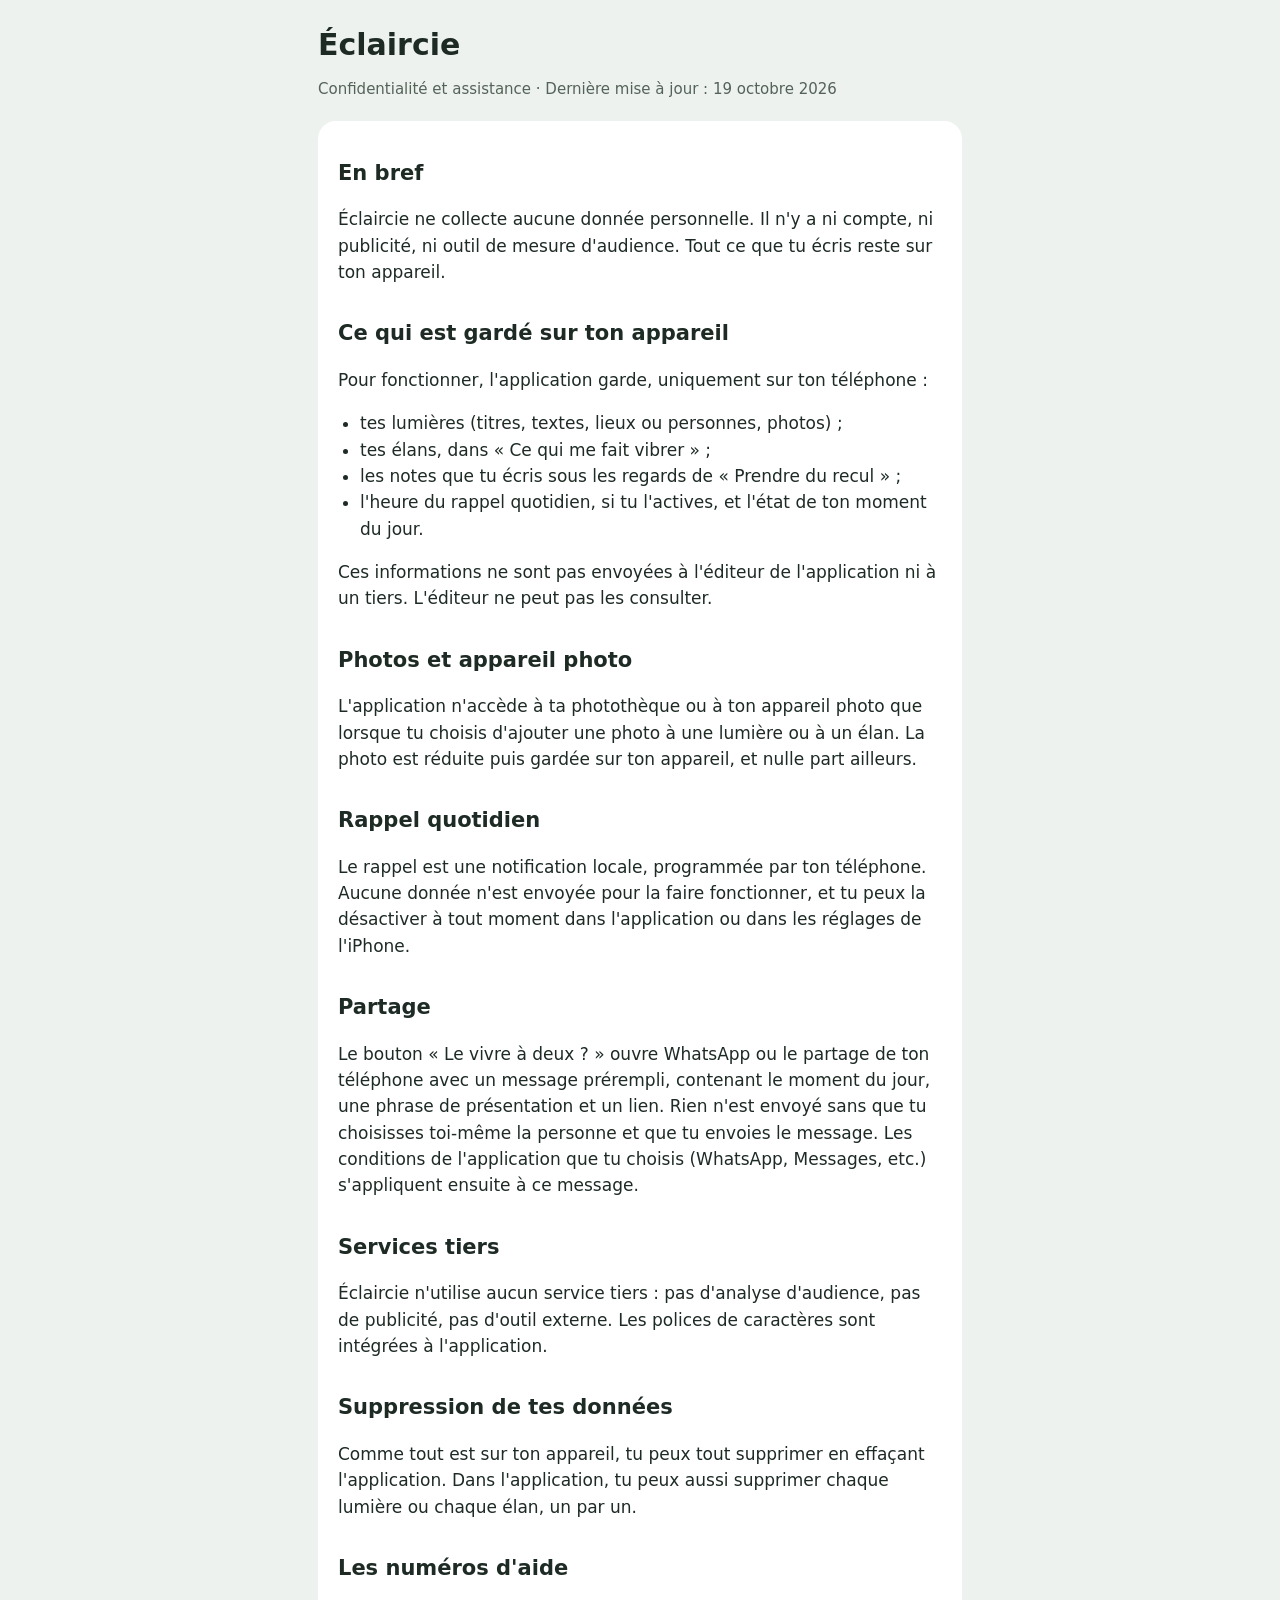
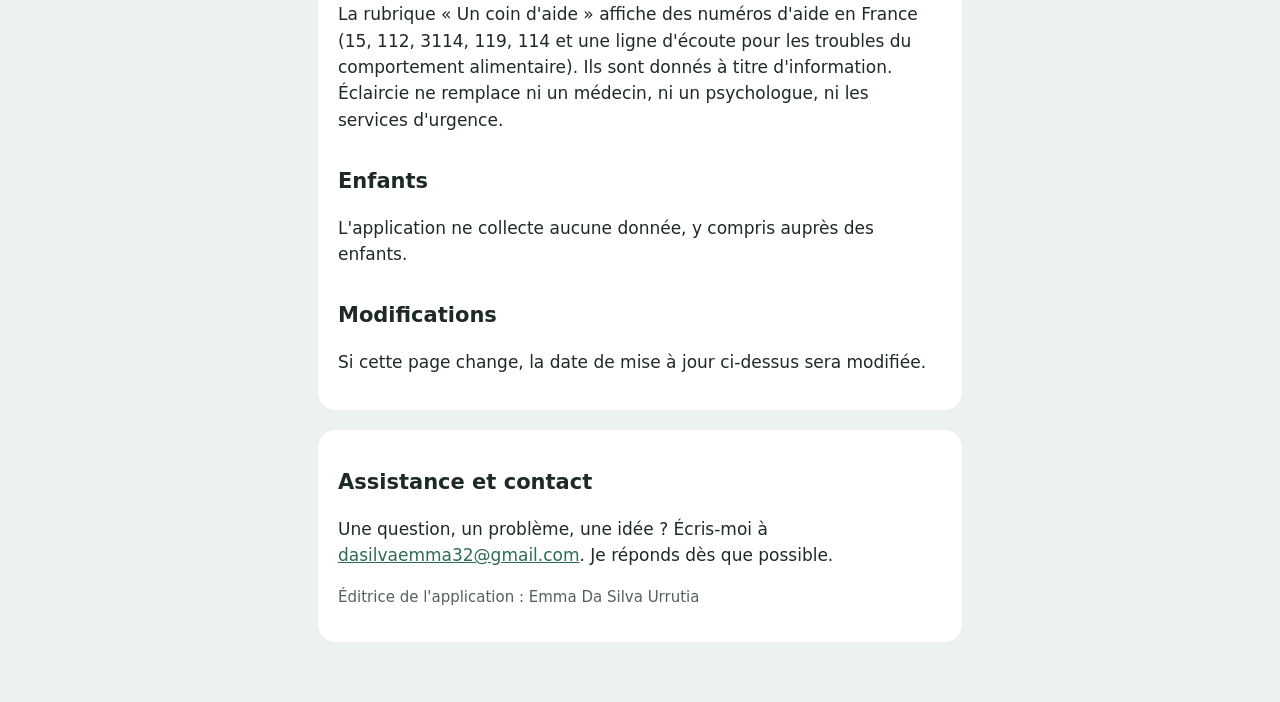
==== confidentialite.html @ d4d331c5 "Add files via upload" ====
<!doctype html>
<html lang="fr">
<head>
<meta charset="utf-8">
<meta name="viewport" content="width=device-width, initial-scale=1">
<title>Éclaircie – Confidentialité et assistance</title>
<style>
  :root { --bg:#EDF2EE; --ink:#1E2B24; --muted:#546359; --accent:#2F6B55; --card:#fff; }
  * { box-sizing: border-box; }
  body { margin:0; background:var(--bg); color:var(--ink); font-family: -apple-system, system-ui, "Segoe UI", sans-serif; line-height:1.55; }
  main { max-width:680px; margin:0 auto; padding:28px 18px 60px; }
  h1 { font-size:30px; line-height:1.15; margin:0 0 6px; }
  h2 { font-size:21px; margin:32px 0 8px; }
  p, li { font-size:17px; }
  .muted { color:var(--muted); font-size:15px; }
  .card { background:var(--card); border-radius:18px; padding:4px 20px 18px; margin-top:20px; }
  a { color:var(--accent); }
  ul { padding-left:22px; }
</style>
</head>
<body>
<main>
  <h1>Éclaircie</h1>
  <p class="muted">Confidentialité et assistance · Dernière mise à jour : 19 octobre 2026</p>

  <div class="card">
  <h2>En bref</h2>
  <p>Éclaircie ne collecte aucune donnée personnelle. Il n'y a ni compte, ni publicité, ni outil de mesure d'audience. Tout ce que tu écris reste sur ton appareil.</p>

  <h2>Ce qui est gardé sur ton appareil</h2>
  <p>Pour fonctionner, l'application garde, uniquement sur ton téléphone :</p>
  <ul>
    <li>tes lumières (titres, textes, lieux ou personnes, photos) ;</li>
    <li>tes élans, dans « Ce qui me fait vibrer » ;</li>
    <li>les notes que tu écris sous les regards de « Prendre du recul » ;</li>
    <li>l'heure du rappel quotidien, si tu l'actives, et l'état de ton moment du jour.</li>
  </ul>
  <p>Ces informations ne sont pas envoyées à l'éditeur de l'application ni à un tiers. L'éditeur ne peut pas les consulter.</p>

  <h2>Photos et appareil photo</h2>
  <p>L'application n'accède à ta photothèque ou à ton appareil photo que lorsque tu choisis d'ajouter une photo à une lumière ou à un élan. La photo est réduite puis gardée sur ton appareil, et nulle part ailleurs.</p>

  <h2>Rappel quotidien</h2>
  <p>Le rappel est une notification locale, programmée par ton téléphone. Aucune donnée n'est envoyée pour la faire fonctionner, et tu peux la désactiver à tout moment dans l'application ou dans les réglages de l'iPhone.</p>

  <h2>Partage</h2>
  <p>Le bouton « Le vivre à deux ? » ouvre WhatsApp ou le partage de ton téléphone avec un message prérempli, contenant le moment du jour, une phrase de présentation et un lien. Rien n'est envoyé sans que tu choisisses toi-même la personne et que tu envoies le message. Les conditions de l'application que tu choisis (WhatsApp, Messages, etc.) s'appliquent ensuite à ce message.</p>

  <h2>Services tiers</h2>
  <p>Éclaircie n'utilise aucun service tiers : pas d'analyse d'audience, pas de publicité, pas d'outil externe. Les polices de caractères sont intégrées à l'application.</p>

  <h2>Suppression de tes données</h2>
  <p>Comme tout est sur ton appareil, tu peux tout supprimer en effaçant l'application. Dans l'application, tu peux aussi supprimer chaque lumière ou chaque élan, un par un.</p>

  <h2>Les numéros d'aide</h2>
  <p>La rubrique « Un coin d'aide » affiche des numéros d'aide en France (15, 112, 3114, 119, 114 et une ligne d'écoute pour les troubles du comportement alimentaire). Ils sont donnés à titre d'information. Éclaircie ne remplace ni un médecin, ni un psychologue, ni les services d'urgence.</p>

  <h2>Enfants</h2>
  <p>L'application ne collecte aucune donnée, y compris auprès des enfants.</p>

  <h2>Modifications</h2>
  <p>Si cette page change, la date de mise à jour ci-dessus sera modifiée.</p>
  </div>

  <div class="card">
  <h2>Assistance et contact</h2>
  <p>Une question, un problème, une idée ? Écris-moi à <a href="mailto:dasilvaemma32@gmail.com">dasilvaemma32@gmail.com</a>. Je réponds dès que possible.</p>
  <p class="muted">Éditrice de l'application : Emma Da Silva Urrutia</p>
  </div>
</main>
</body>
</html>
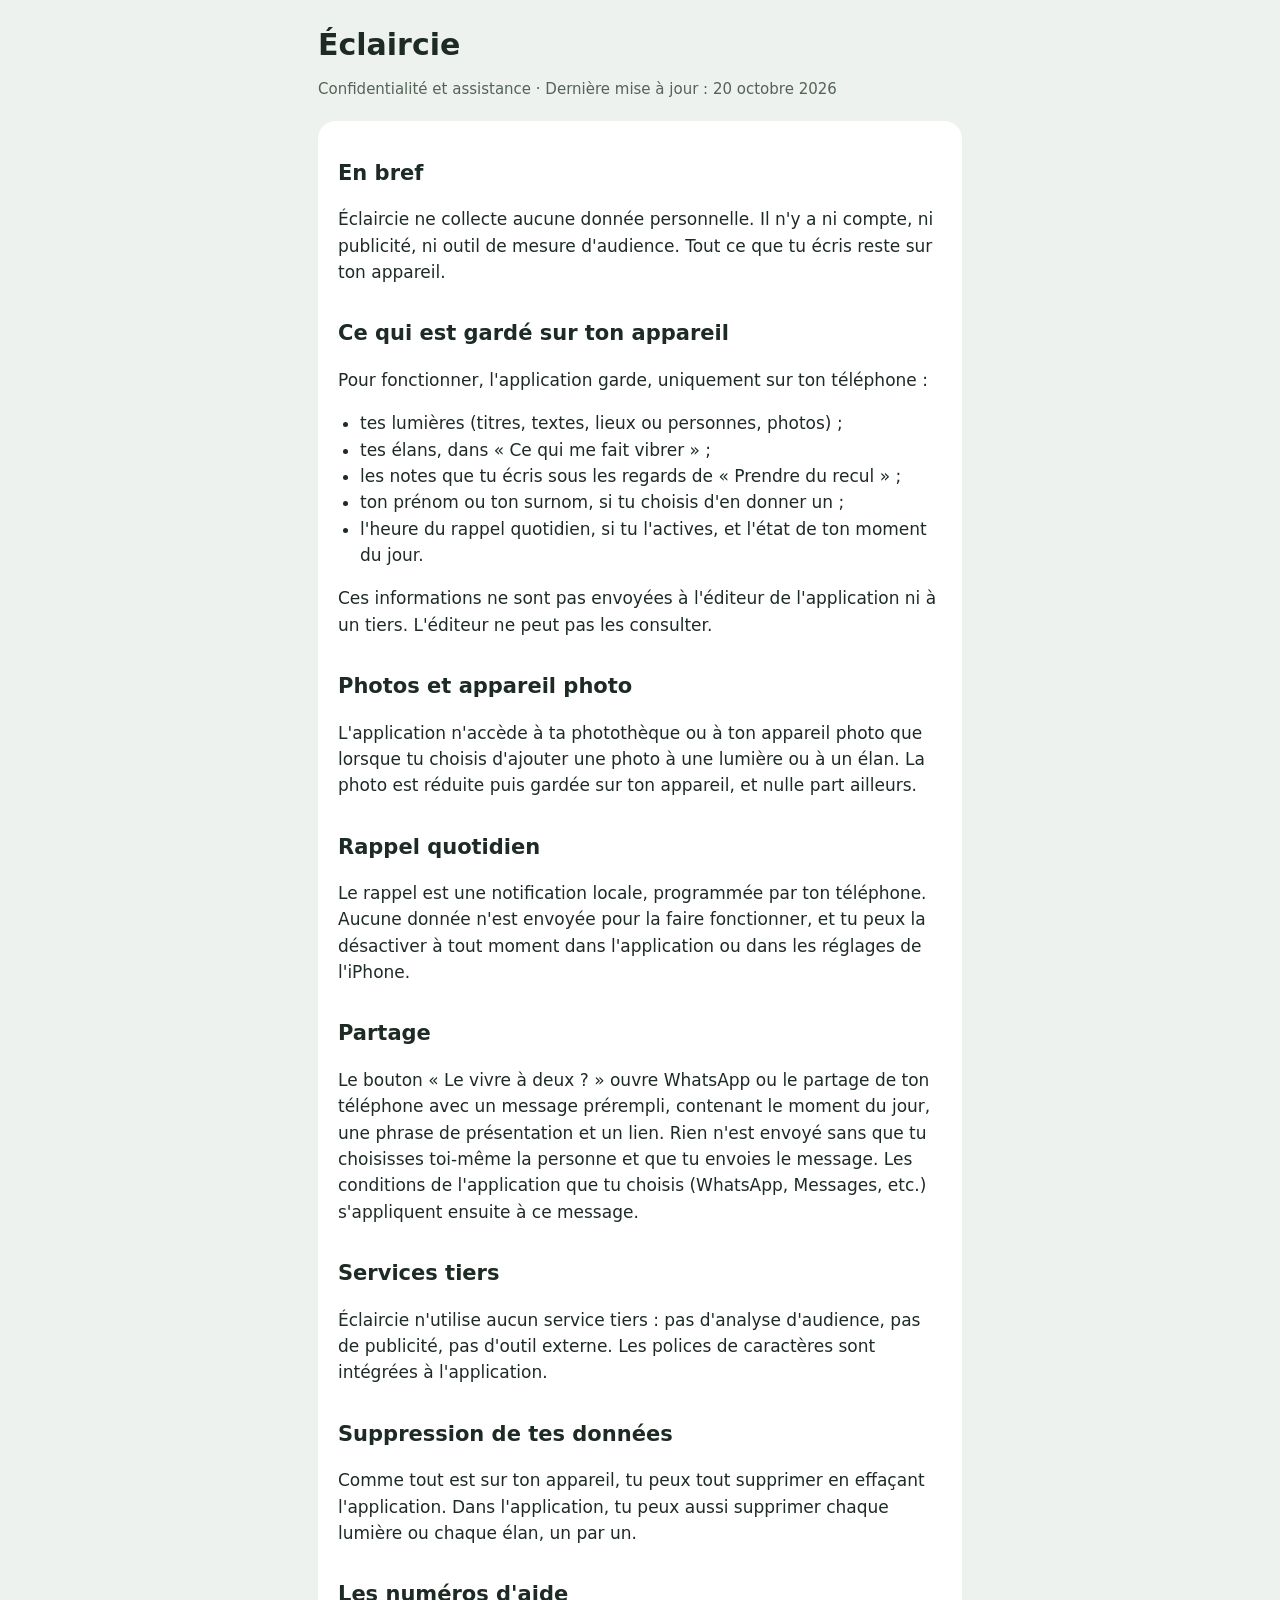
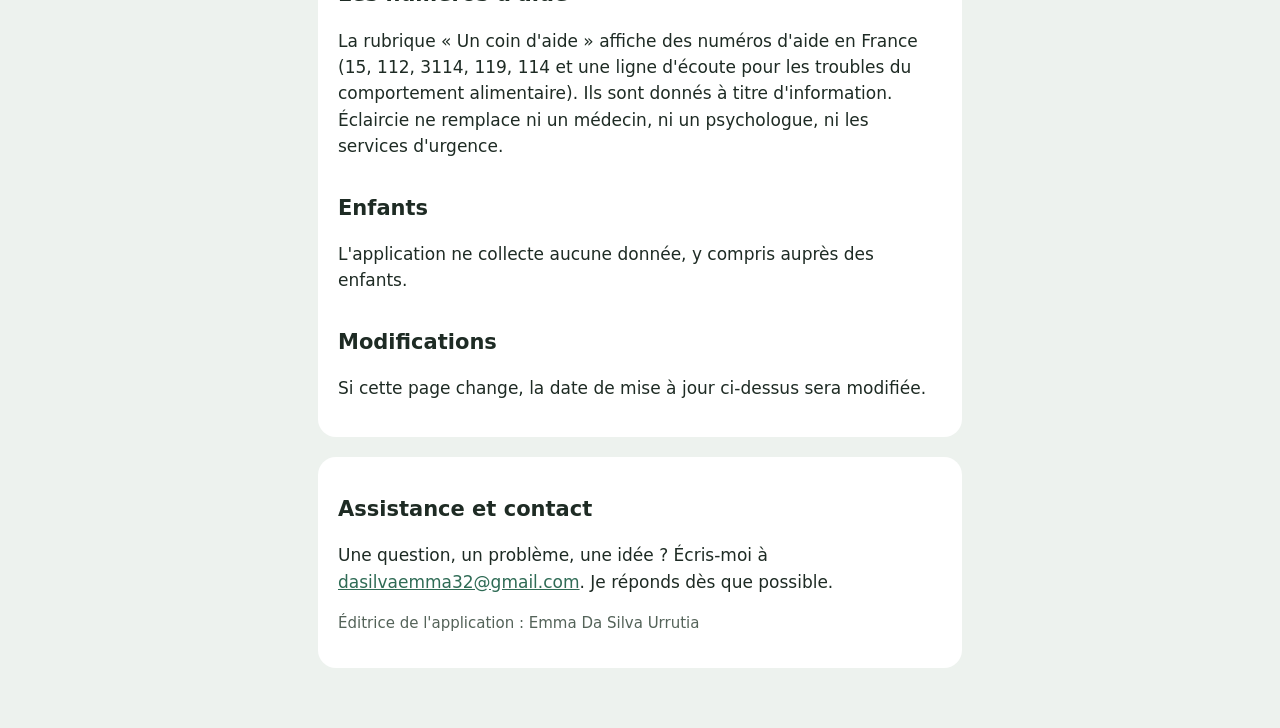
==== commit 12b62ede: "Add files via upload" ====
--- a/confidentialite.html
+++ b/confidentialite.html
@@ -21,7 +21,7 @@
 <body>
 <main>
   <h1>Éclaircie</h1>
-  <p class="muted">Confidentialité et assistance · Dernière mise à jour : 19 octobre 2026</p>
+  <p class="muted">Confidentialité et assistance · Dernière mise à jour : 20 octobre 2026</p>
 
   <div class="card">
   <h2>En bref</h2>
@@ -33,6 +33,7 @@
     <li>tes lumières (titres, textes, lieux ou personnes, photos) ;</li>
     <li>tes élans, dans « Ce qui me fait vibrer » ;</li>
     <li>les notes que tu écris sous les regards de « Prendre du recul » ;</li>
+    <li>ton prénom ou ton surnom, si tu choisis d'en donner un ;</li>
     <li>l'heure du rappel quotidien, si tu l'actives, et l'état de ton moment du jour.</li>
   </ul>
   <p>Ces informations ne sont pas envoyées à l'éditeur de l'application ni à un tiers. L'éditeur ne peut pas les consulter.</p>
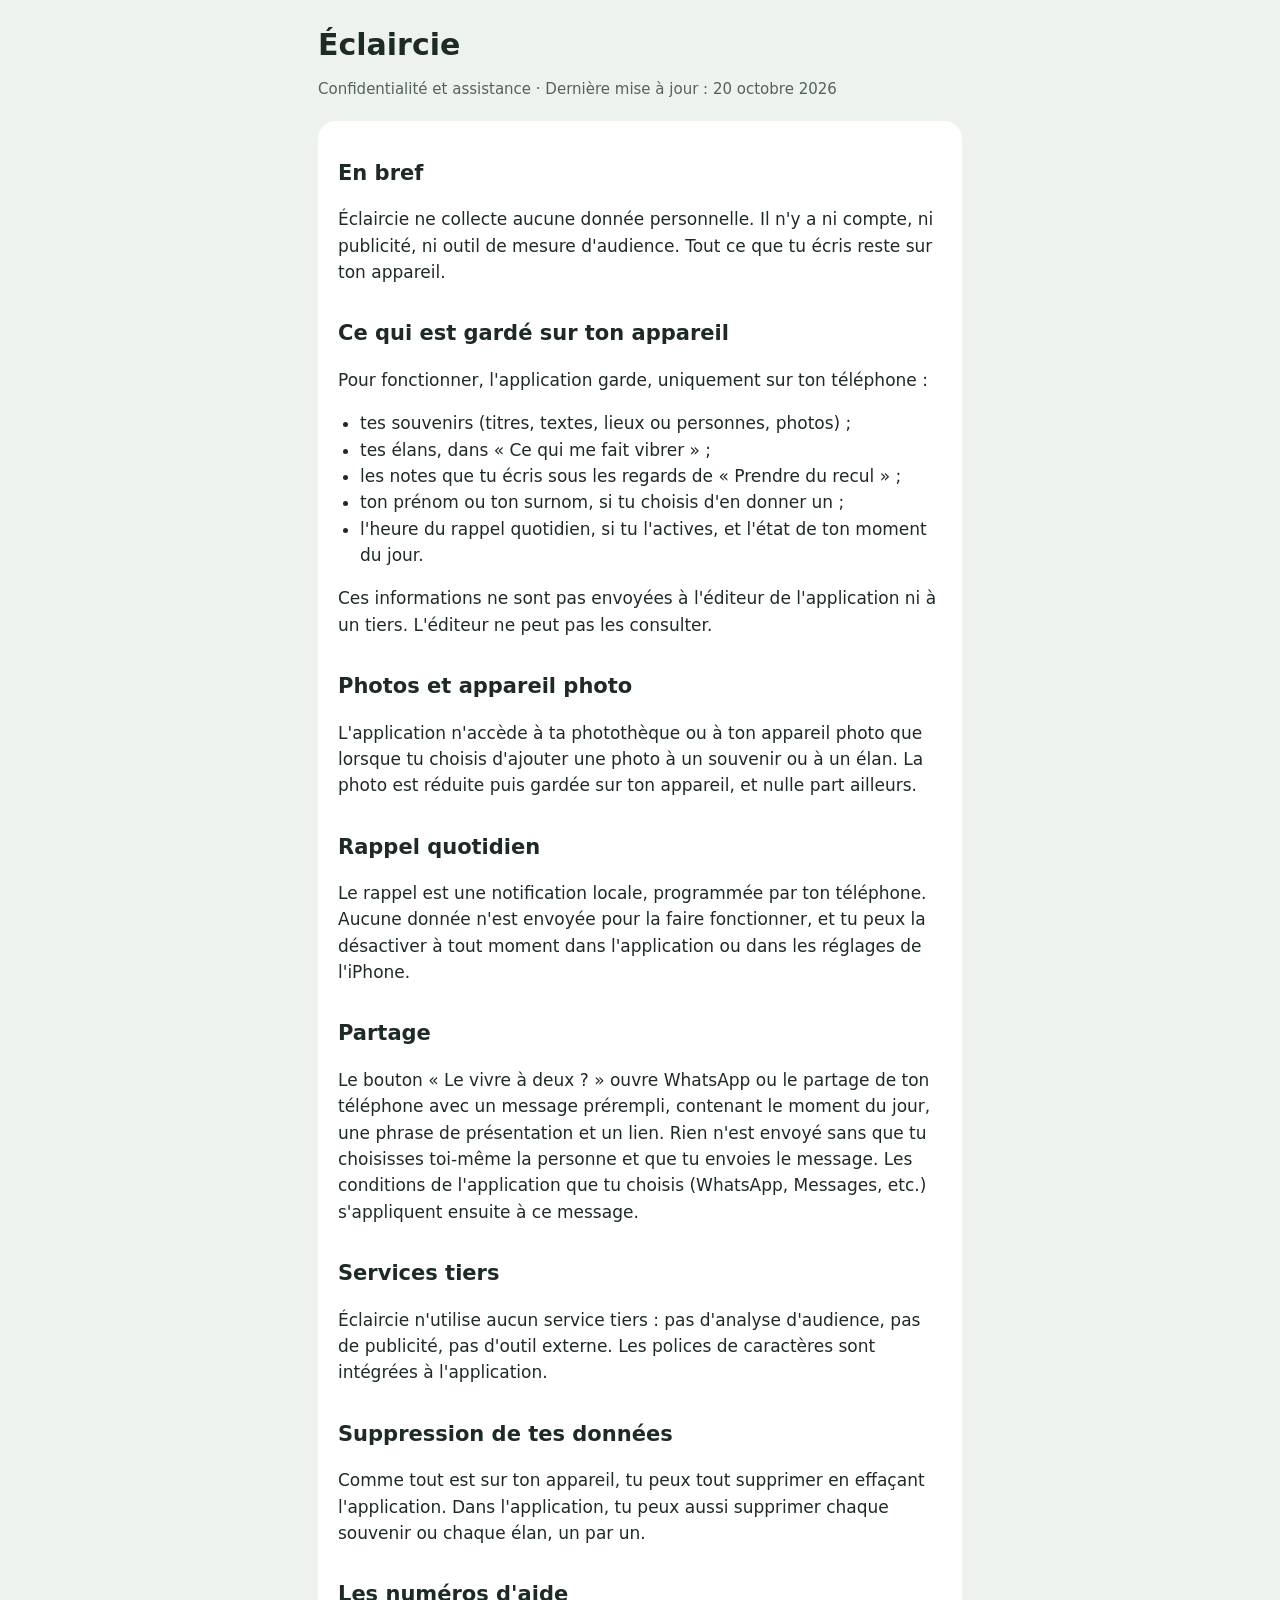
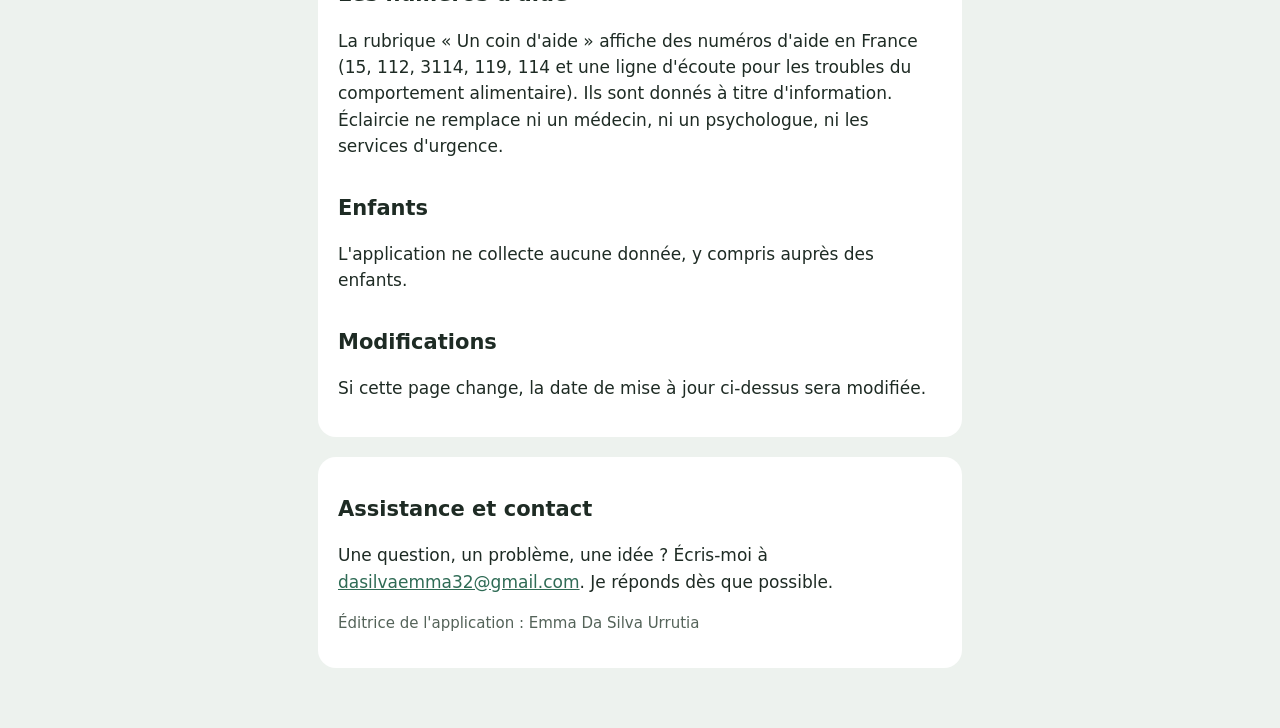
==== commit 139c4d78: "Add files via upload" ====
--- a/confidentialite.html
+++ b/confidentialite.html
@@ -30,7 +30,7 @@
   <h2>Ce qui est gardé sur ton appareil</h2>
   <p>Pour fonctionner, l'application garde, uniquement sur ton téléphone :</p>
   <ul>
-    <li>tes lumières (titres, textes, lieux ou personnes, photos) ;</li>
+    <li>tes souvenirs (titres, textes, lieux ou personnes, photos) ;</li>
     <li>tes élans, dans « Ce qui me fait vibrer » ;</li>
     <li>les notes que tu écris sous les regards de « Prendre du recul » ;</li>
     <li>ton prénom ou ton surnom, si tu choisis d'en donner un ;</li>
@@ -39,7 +39,7 @@
   <p>Ces informations ne sont pas envoyées à l'éditeur de l'application ni à un tiers. L'éditeur ne peut pas les consulter.</p>
 
   <h2>Photos et appareil photo</h2>
-  <p>L'application n'accède à ta photothèque ou à ton appareil photo que lorsque tu choisis d'ajouter une photo à une lumière ou à un élan. La photo est réduite puis gardée sur ton appareil, et nulle part ailleurs.</p>
+  <p>L'application n'accède à ta photothèque ou à ton appareil photo que lorsque tu choisis d'ajouter une photo à un souvenir ou à un élan. La photo est réduite puis gardée sur ton appareil, et nulle part ailleurs.</p>
 
   <h2>Rappel quotidien</h2>
   <p>Le rappel est une notification locale, programmée par ton téléphone. Aucune donnée n'est envoyée pour la faire fonctionner, et tu peux la désactiver à tout moment dans l'application ou dans les réglages de l'iPhone.</p>
@@ -51,7 +51,7 @@
   <p>Éclaircie n'utilise aucun service tiers : pas d'analyse d'audience, pas de publicité, pas d'outil externe. Les polices de caractères sont intégrées à l'application.</p>
 
   <h2>Suppression de tes données</h2>
-  <p>Comme tout est sur ton appareil, tu peux tout supprimer en effaçant l'application. Dans l'application, tu peux aussi supprimer chaque lumière ou chaque élan, un par un.</p>
+  <p>Comme tout est sur ton appareil, tu peux tout supprimer en effaçant l'application. Dans l'application, tu peux aussi supprimer chaque souvenir ou chaque élan, un par un.</p>
 
   <h2>Les numéros d'aide</h2>
   <p>La rubrique « Un coin d'aide » affiche des numéros d'aide en France (15, 112, 3114, 119, 114 et une ligne d'écoute pour les troubles du comportement alimentaire). Ils sont donnés à titre d'information. Éclaircie ne remplace ni un médecin, ni un psychologue, ni les services d'urgence.</p>
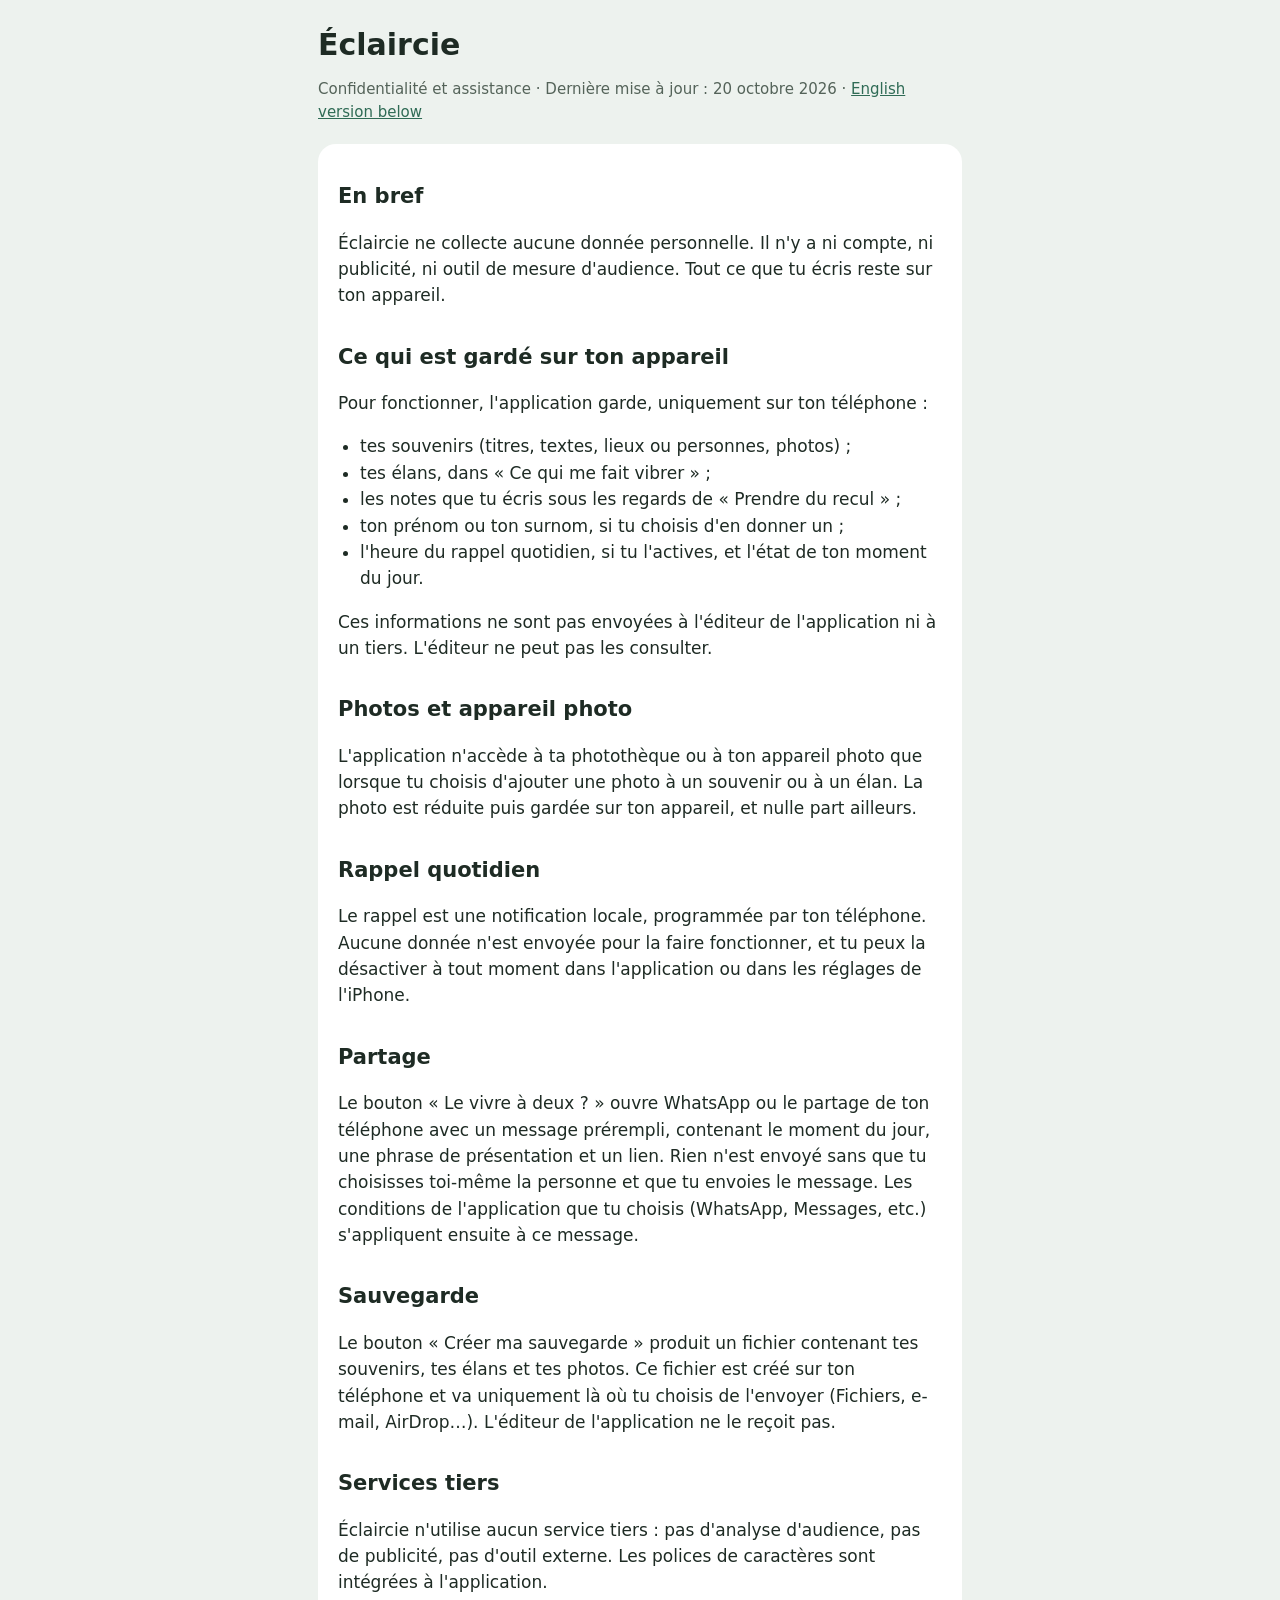
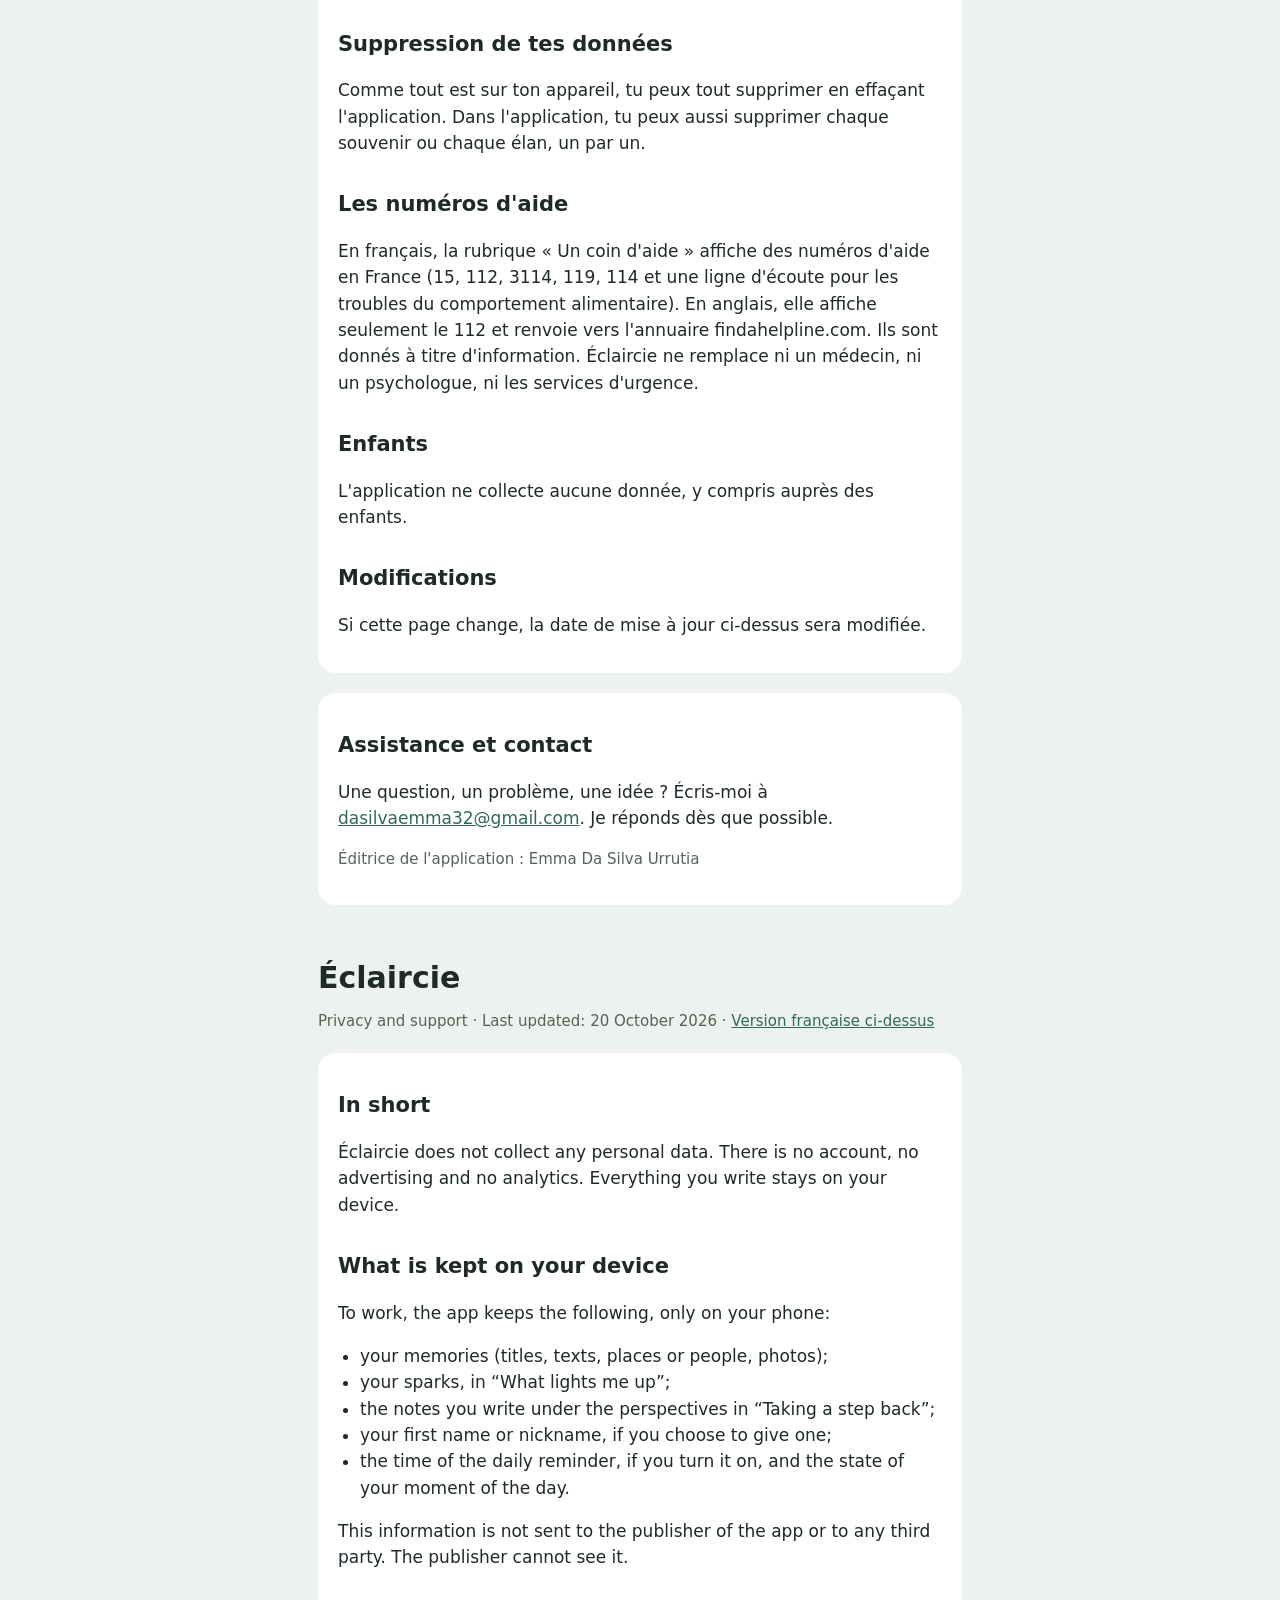
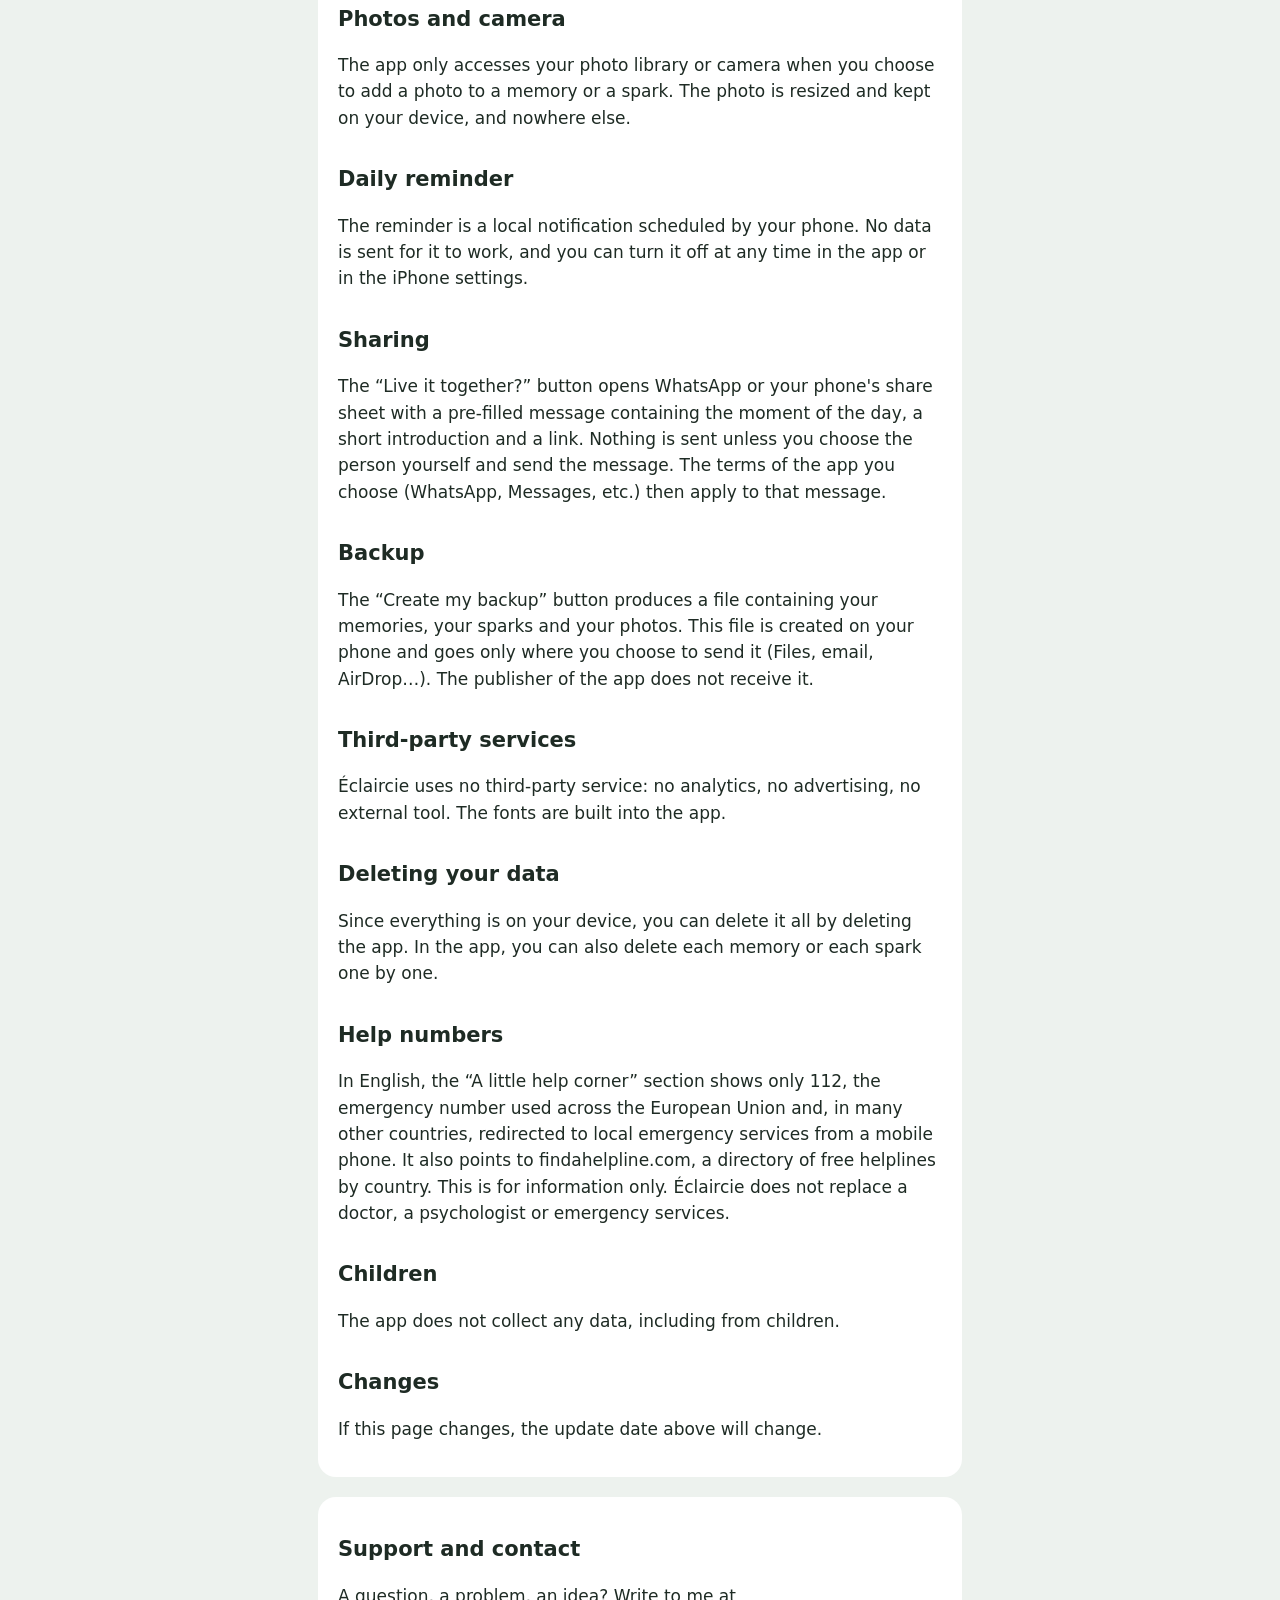
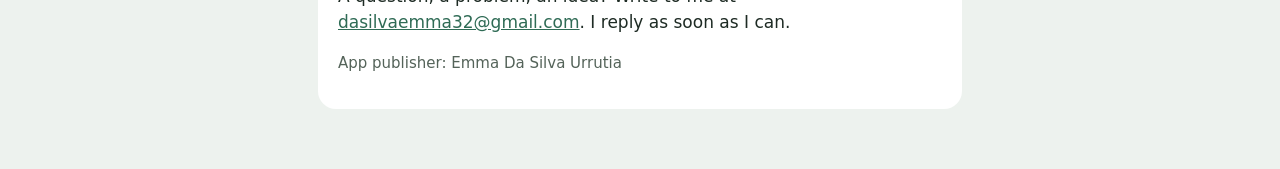
==== commit bf28ac82: "Add files via upload" ====
--- a/confidentialite.html
+++ b/confidentialite.html
@@ -19,9 +19,9 @@
 </style>
 </head>
 <body>
-<main>
+<main id="top">
   <h1>Éclaircie</h1>
-  <p class="muted">Confidentialité et assistance · Dernière mise à jour : 20 octobre 2026</p>
+  <p class="muted">Confidentialité et assistance · Dernière mise à jour : 20 octobre 2026 · <a href="#en">English version below</a></p>
 
   <div class="card">
   <h2>En bref</h2>
@@ -47,6 +47,9 @@
   <h2>Partage</h2>
   <p>Le bouton « Le vivre à deux ? » ouvre WhatsApp ou le partage de ton téléphone avec un message prérempli, contenant le moment du jour, une phrase de présentation et un lien. Rien n'est envoyé sans que tu choisisses toi-même la personne et que tu envoies le message. Les conditions de l'application que tu choisis (WhatsApp, Messages, etc.) s'appliquent ensuite à ce message.</p>
 
+  <h2>Sauvegarde</h2>
+  <p>Le bouton « Créer ma sauvegarde » produit un fichier contenant tes souvenirs, tes élans et tes photos. Ce fichier est créé sur ton téléphone et va uniquement là où tu choisis de l'envoyer (Fichiers, e-mail, AirDrop…). L'éditeur de l'application ne le reçoit pas.</p>
+
   <h2>Services tiers</h2>
   <p>Éclaircie n'utilise aucun service tiers : pas d'analyse d'audience, pas de publicité, pas d'outil externe. Les polices de caractères sont intégrées à l'application.</p>
 
@@ -54,7 +57,7 @@
   <p>Comme tout est sur ton appareil, tu peux tout supprimer en effaçant l'application. Dans l'application, tu peux aussi supprimer chaque souvenir ou chaque élan, un par un.</p>
 
   <h2>Les numéros d'aide</h2>
-  <p>La rubrique « Un coin d'aide » affiche des numéros d'aide en France (15, 112, 3114, 119, 114 et une ligne d'écoute pour les troubles du comportement alimentaire). Ils sont donnés à titre d'information. Éclaircie ne remplace ni un médecin, ni un psychologue, ni les services d'urgence.</p>
+  <p>En français, la rubrique « Un coin d'aide » affiche des numéros d'aide en France (15, 112, 3114, 119, 114 et une ligne d'écoute pour les troubles du comportement alimentaire). En anglais, elle affiche seulement le 112 et renvoie vers l'annuaire findahelpline.com. Ils sont donnés à titre d'information. Éclaircie ne remplace ni un médecin, ni un psychologue, ni les services d'urgence.</p>
 
   <h2>Enfants</h2>
   <p>L'application ne collecte aucune donnée, y compris auprès des enfants.</p>
@@ -68,6 +71,58 @@
   <p>Une question, un problème, une idée ? Écris-moi à <a href="mailto:dasilvaemma32@gmail.com">dasilvaemma32@gmail.com</a>. Je réponds dès que possible.</p>
   <p class="muted">Éditrice de l'application : Emma Da Silva Urrutia</p>
   </div>
+
+  <h1 id="en" style="margin-top:56px">Éclaircie</h1>
+  <p class="muted">Privacy and support · Last updated: 20 October 2026 · <a href="#top">Version française ci-dessus</a></p>
+
+  <div class="card" lang="en">
+  <h2>In short</h2>
+  <p>Éclaircie does not collect any personal data. There is no account, no advertising and no analytics. Everything you write stays on your device.</p>
+
+  <h2>What is kept on your device</h2>
+  <p>To work, the app keeps the following, only on your phone:</p>
+  <ul>
+    <li>your memories (titles, texts, places or people, photos);</li>
+    <li>your sparks, in “What lights me up”;</li>
+    <li>the notes you write under the perspectives in “Taking a step back”;</li>
+    <li>your first name or nickname, if you choose to give one;</li>
+    <li>the time of the daily reminder, if you turn it on, and the state of your moment of the day.</li>
+  </ul>
+  <p>This information is not sent to the publisher of the app or to any third party. The publisher cannot see it.</p>
+
+  <h2>Photos and camera</h2>
+  <p>The app only accesses your photo library or camera when you choose to add a photo to a memory or a spark. The photo is resized and kept on your device, and nowhere else.</p>
+
+  <h2>Daily reminder</h2>
+  <p>The reminder is a local notification scheduled by your phone. No data is sent for it to work, and you can turn it off at any time in the app or in the iPhone settings.</p>
+
+  <h2>Sharing</h2>
+  <p>The “Live it together?” button opens WhatsApp or your phone's share sheet with a pre-filled message containing the moment of the day, a short introduction and a link. Nothing is sent unless you choose the person yourself and send the message. The terms of the app you choose (WhatsApp, Messages, etc.) then apply to that message.</p>
+
+  <h2>Backup</h2>
+  <p>The “Create my backup” button produces a file containing your memories, your sparks and your photos. This file is created on your phone and goes only where you choose to send it (Files, email, AirDrop…). The publisher of the app does not receive it.</p>
+
+  <h2>Third-party services</h2>
+  <p>Éclaircie uses no third-party service: no analytics, no advertising, no external tool. The fonts are built into the app.</p>
+
+  <h2>Deleting your data</h2>
+  <p>Since everything is on your device, you can delete it all by deleting the app. In the app, you can also delete each memory or each spark one by one.</p>
+
+  <h2>Help numbers</h2>
+  <p>In English, the “A little help corner” section shows only 112, the emergency number used across the European Union and, in many other countries, redirected to local emergency services from a mobile phone. It also points to findahelpline.com, a directory of free helplines by country. This is for information only. Éclaircie does not replace a doctor, a psychologist or emergency services.</p>
+
+  <h2>Children</h2>
+  <p>The app does not collect any data, including from children.</p>
+
+  <h2>Changes</h2>
+  <p>If this page changes, the update date above will change.</p>
+  </div>
+
+  <div class="card" lang="en">
+  <h2>Support and contact</h2>
+  <p>A question, a problem, an idea? Write to me at <a href="mailto:dasilvaemma32@gmail.com">dasilvaemma32@gmail.com</a>. I reply as soon as I can.</p>
+  <p class="muted">App publisher: Emma Da Silva Urrutia</p>
+  </div>
 </main>
 </body>
 </html>
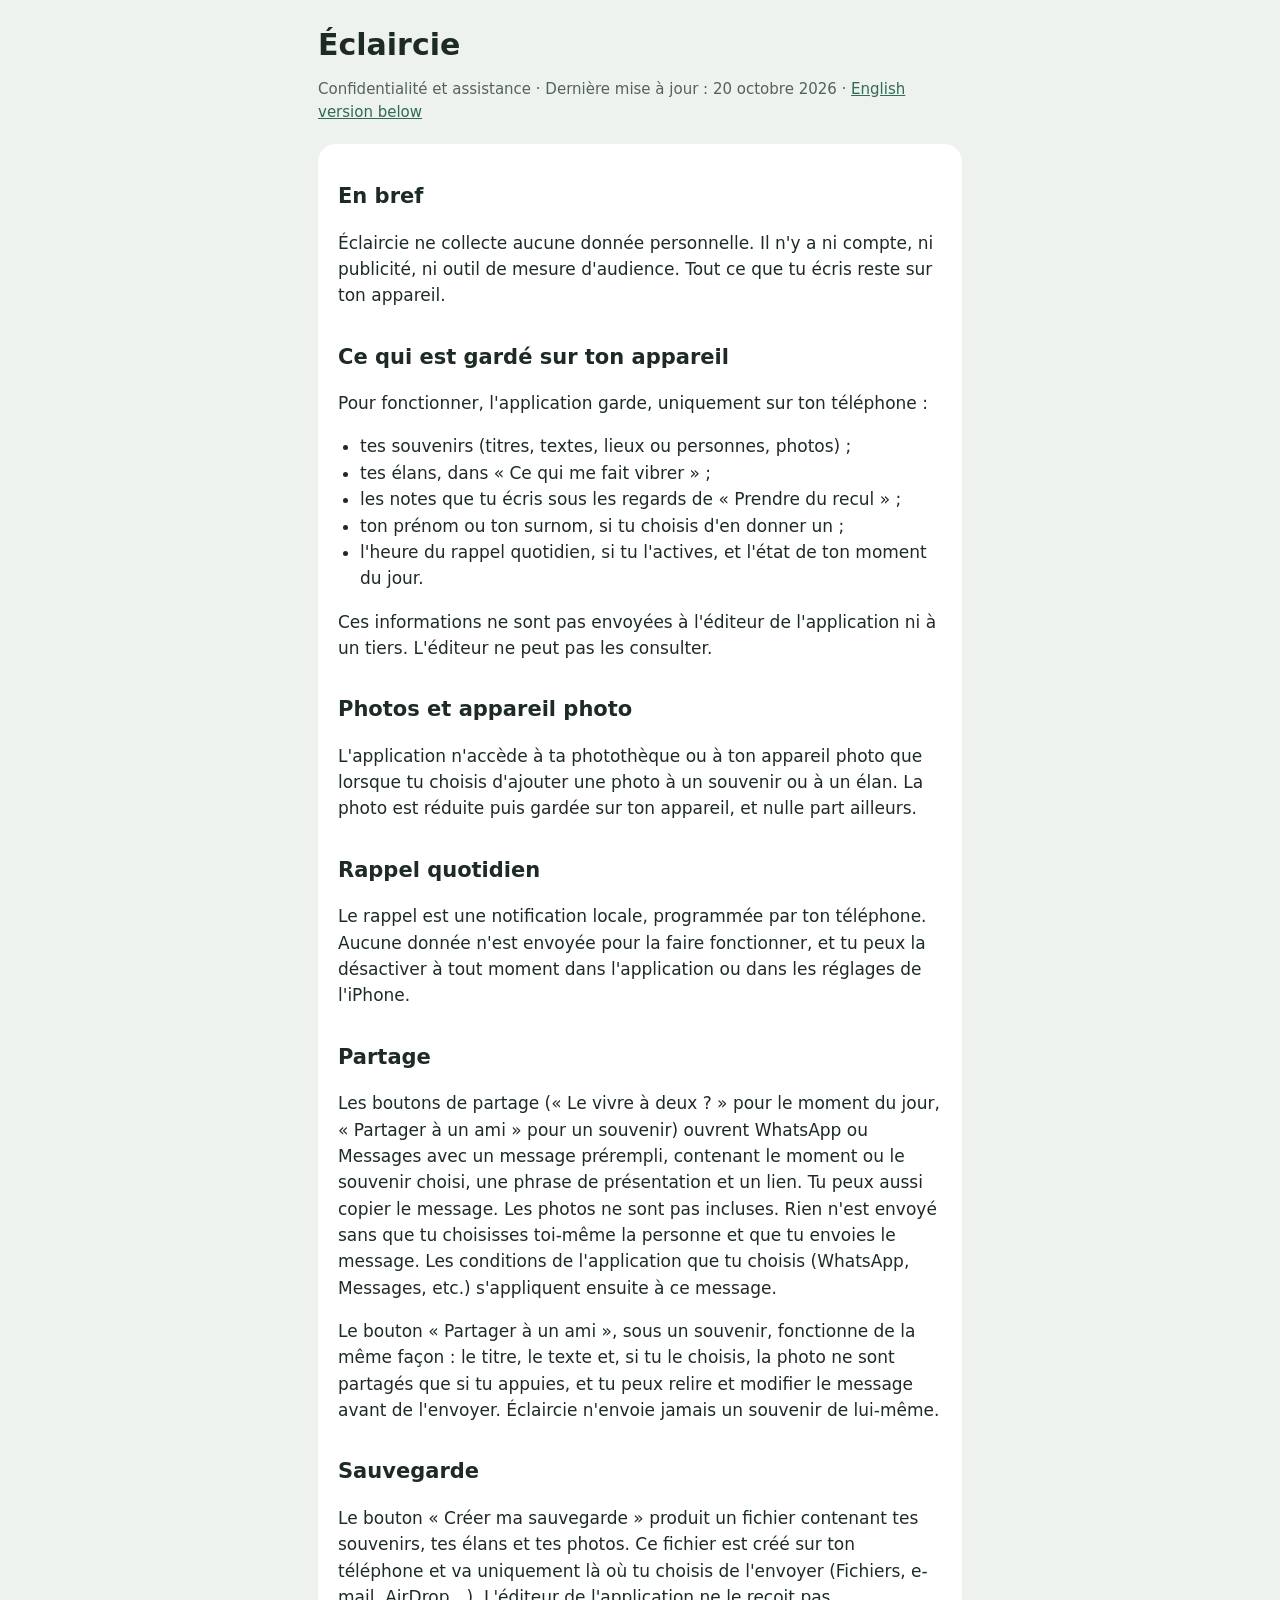
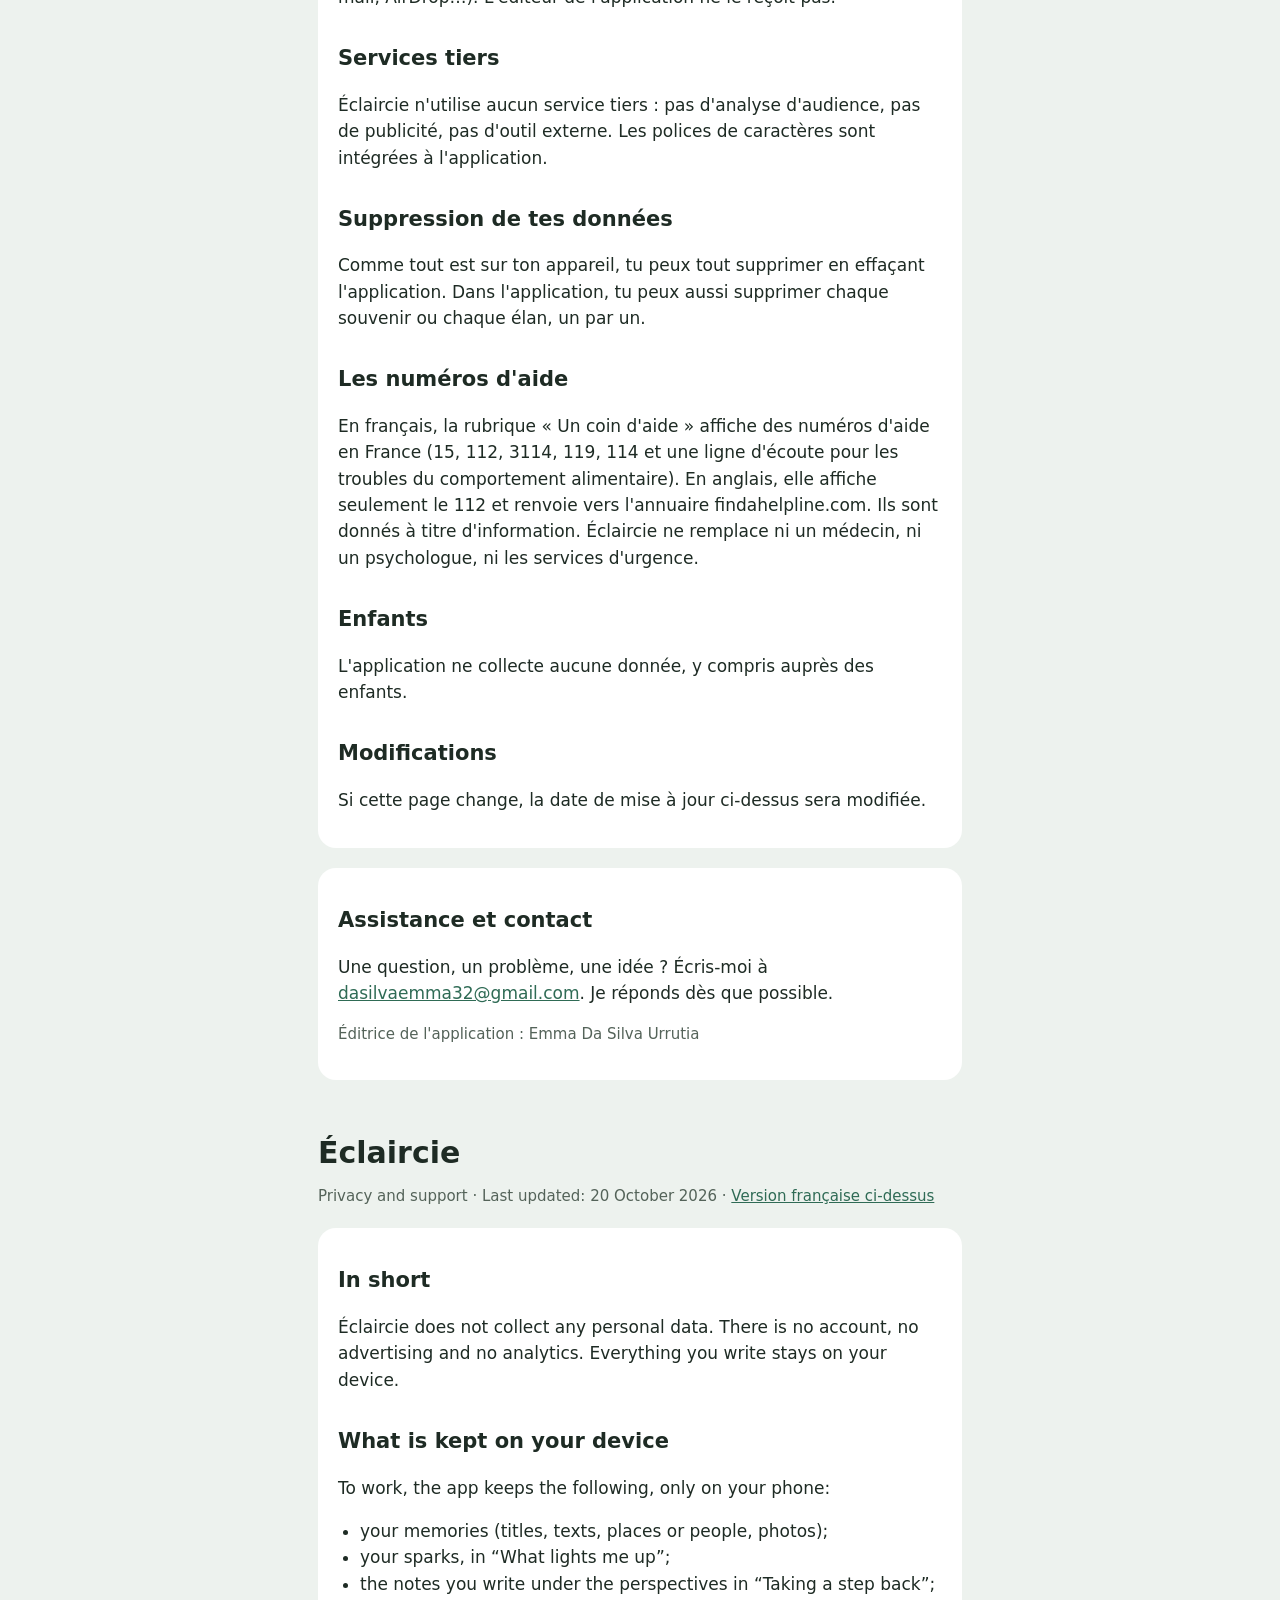
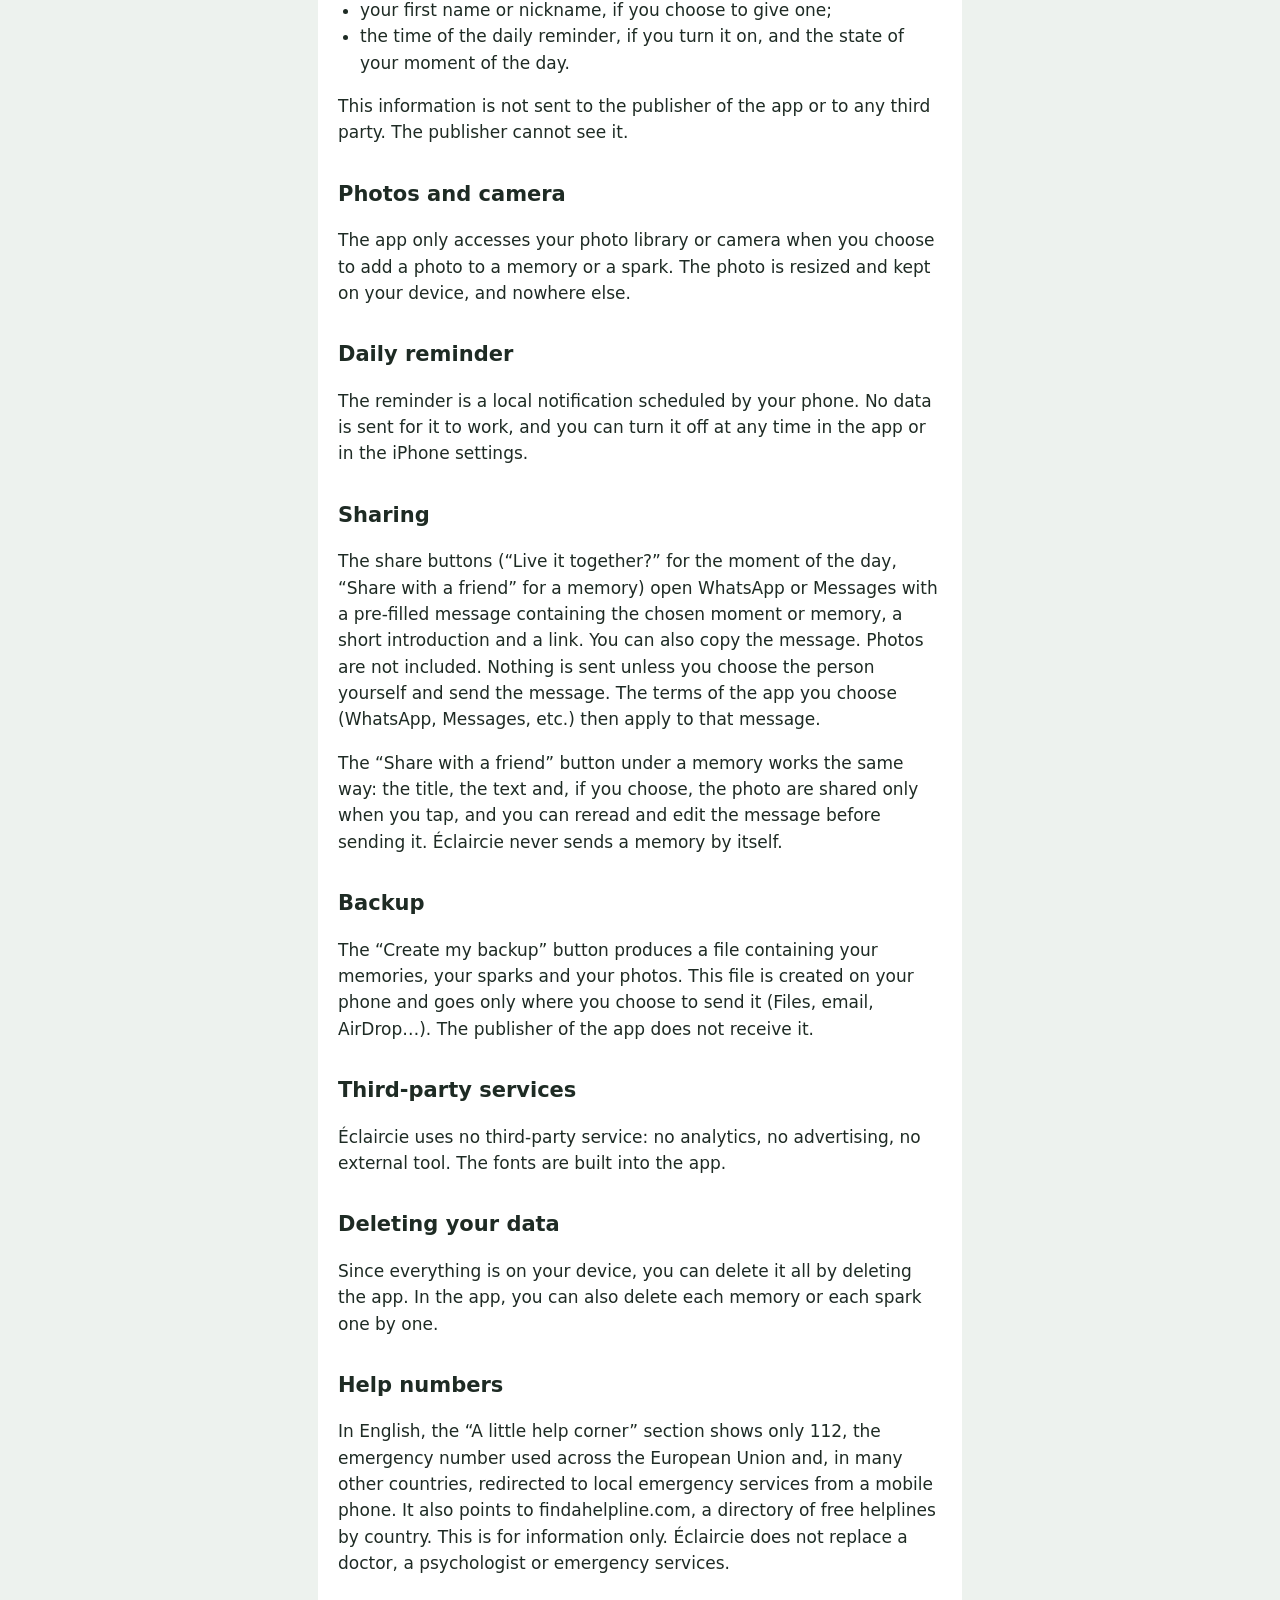
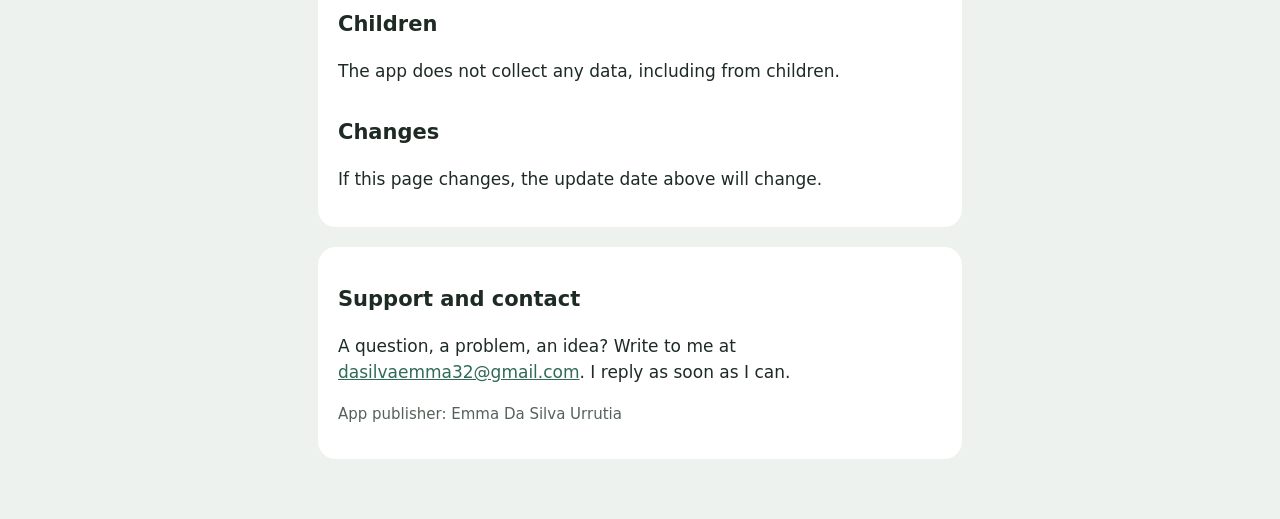
==== commit d557473b: "Add files via upload" ====
--- a/confidentialite.html
+++ b/confidentialite.html
@@ -45,7 +45,8 @@
   <p>Le rappel est une notification locale, programmée par ton téléphone. Aucune donnée n'est envoyée pour la faire fonctionner, et tu peux la désactiver à tout moment dans l'application ou dans les réglages de l'iPhone.</p>
 
   <h2>Partage</h2>
-  <p>Le bouton « Le vivre à deux ? » ouvre WhatsApp ou le partage de ton téléphone avec un message prérempli, contenant le moment du jour, une phrase de présentation et un lien. Rien n'est envoyé sans que tu choisisses toi-même la personne et que tu envoies le message. Les conditions de l'application que tu choisis (WhatsApp, Messages, etc.) s'appliquent ensuite à ce message.</p>
+  <p>Les boutons de partage (« Le vivre à deux ? » pour le moment du jour, « Partager à un ami » pour un souvenir) ouvrent WhatsApp ou Messages avec un message prérempli, contenant le moment ou le souvenir choisi, une phrase de présentation et un lien. Tu peux aussi copier le message. Les photos ne sont pas incluses. Rien n'est envoyé sans que tu choisisses toi-même la personne et que tu envoies le message. Les conditions de l'application que tu choisis (WhatsApp, Messages, etc.) s'appliquent ensuite à ce message.</p>
+  <p>Le bouton « Partager à un ami », sous un souvenir, fonctionne de la même façon : le titre, le texte et, si tu le choisis, la photo ne sont partagés que si tu appuies, et tu peux relire et modifier le message avant de l'envoyer. Éclaircie n'envoie jamais un souvenir de lui-même.</p>
 
   <h2>Sauvegarde</h2>
   <p>Le bouton « Créer ma sauvegarde » produit un fichier contenant tes souvenirs, tes élans et tes photos. Ce fichier est créé sur ton téléphone et va uniquement là où tu choisis de l'envoyer (Fichiers, e-mail, AirDrop…). L'éditeur de l'application ne le reçoit pas.</p>
@@ -97,7 +98,8 @@
   <p>The reminder is a local notification scheduled by your phone. No data is sent for it to work, and you can turn it off at any time in the app or in the iPhone settings.</p>
 
   <h2>Sharing</h2>
-  <p>The “Live it together?” button opens WhatsApp or your phone's share sheet with a pre-filled message containing the moment of the day, a short introduction and a link. Nothing is sent unless you choose the person yourself and send the message. The terms of the app you choose (WhatsApp, Messages, etc.) then apply to that message.</p>
+  <p>The share buttons (“Live it together?” for the moment of the day, “Share with a friend” for a memory) open WhatsApp or Messages with a pre-filled message containing the chosen moment or memory, a short introduction and a link. You can also copy the message. Photos are not included. Nothing is sent unless you choose the person yourself and send the message. The terms of the app you choose (WhatsApp, Messages, etc.) then apply to that message.</p>
+  <p>The “Share with a friend” button under a memory works the same way: the title, the text and, if you choose, the photo are shared only when you tap, and you can reread and edit the message before sending it. Éclaircie never sends a memory by itself.</p>
 
   <h2>Backup</h2>
   <p>The “Create my backup” button produces a file containing your memories, your sparks and your photos. This file is created on your phone and goes only where you choose to send it (Files, email, AirDrop…). The publisher of the app does not receive it.</p>
